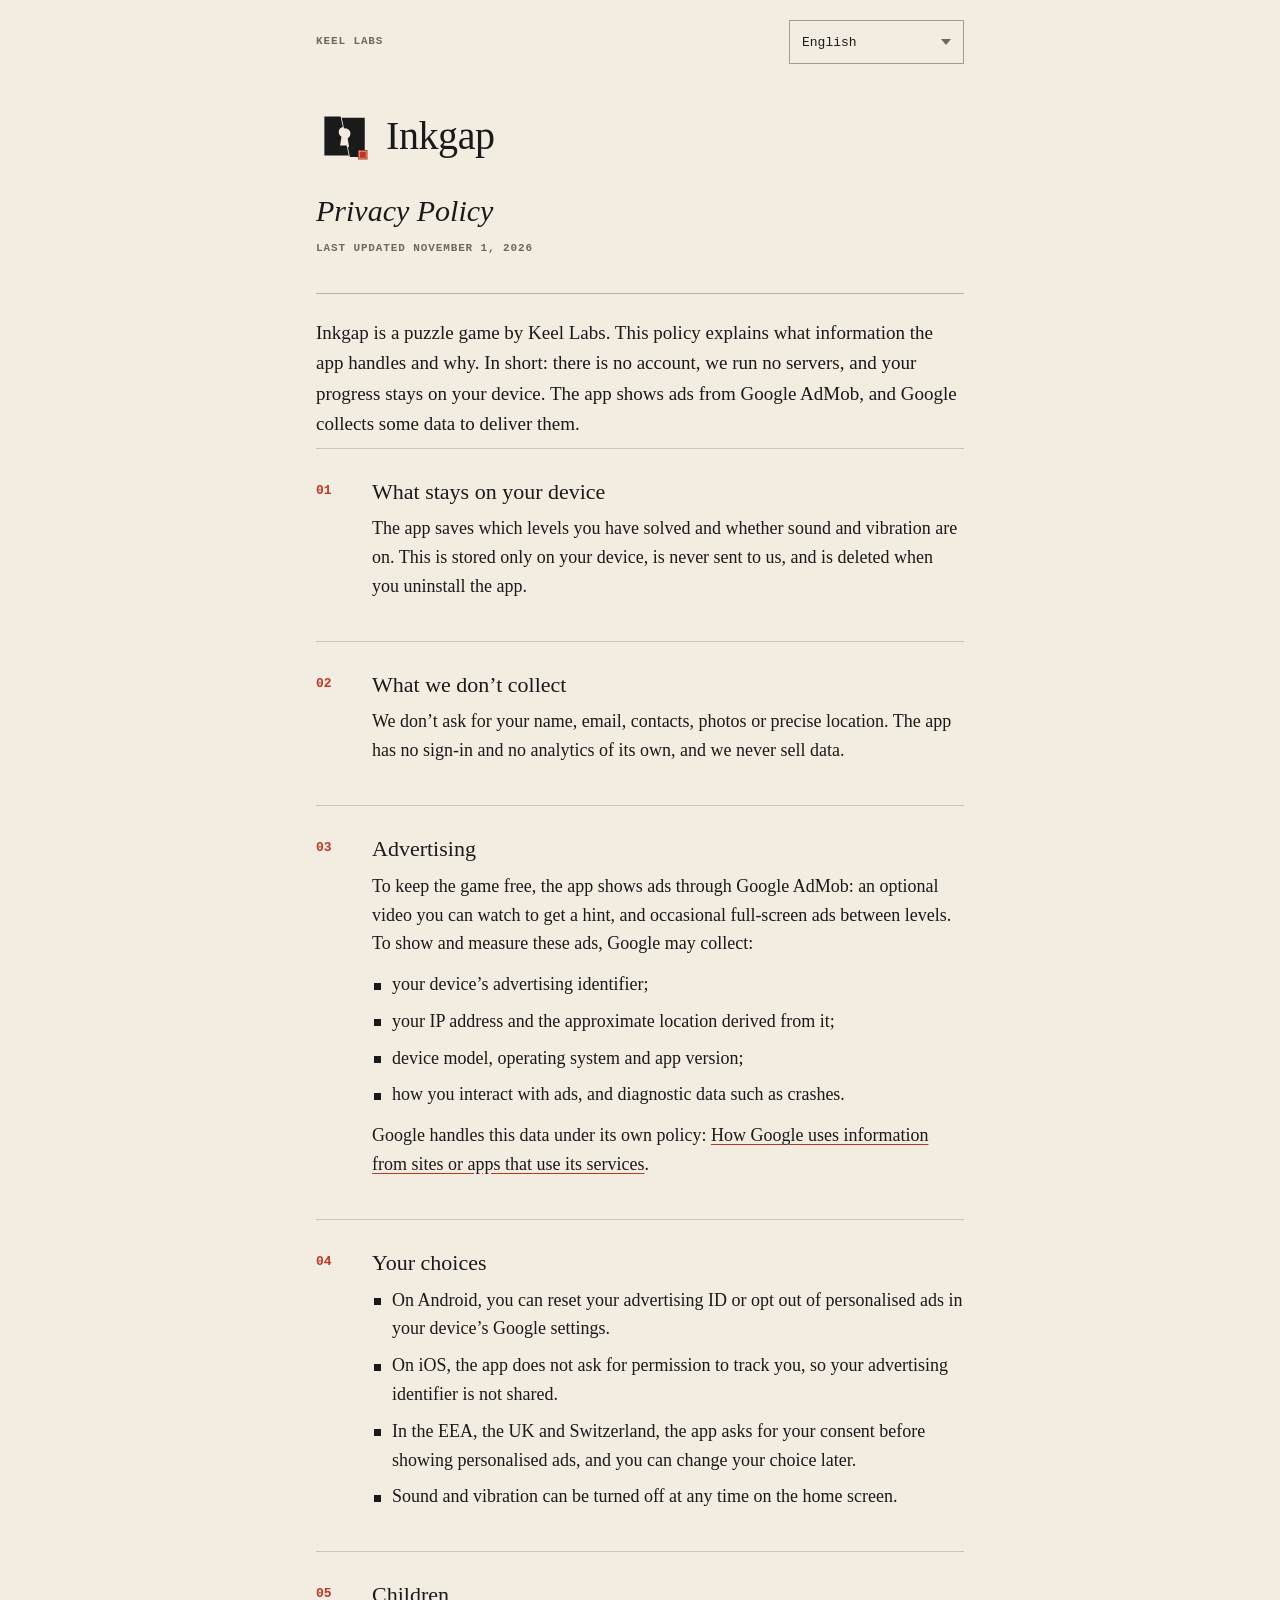
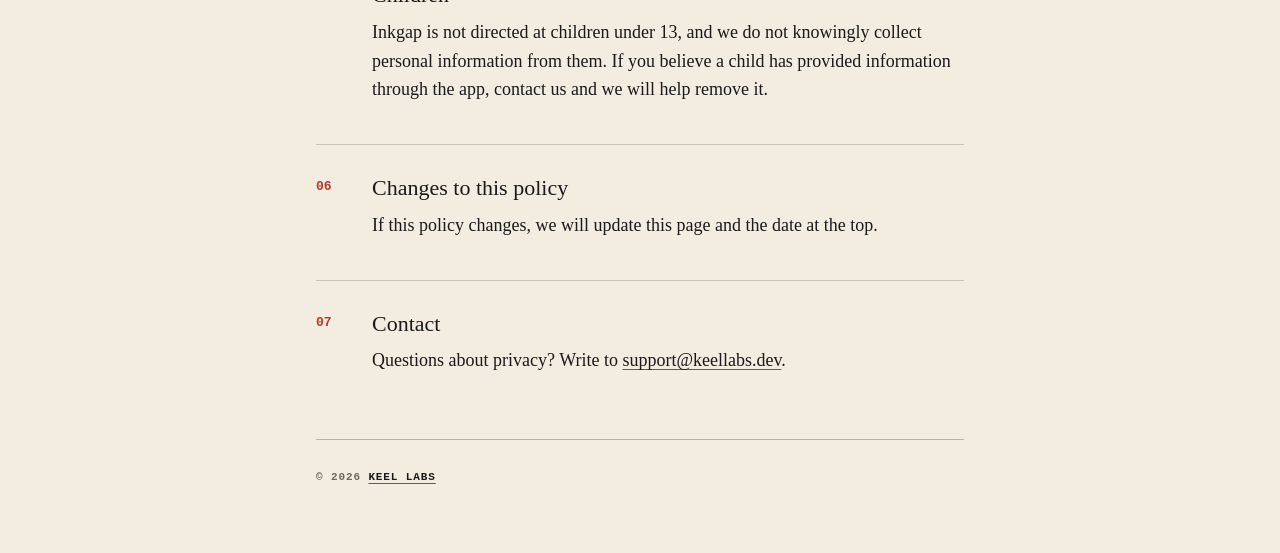
==== docs/inkgap/privacy/index.html @ 602feca4 "Add the Inkgap privacy policy in 13 languages Self-hosted Newsreader and Space Mono subsets, languag" ====
<!doctype html>
<html lang="en">
<head>
<meta charset="utf-8">
<meta name="viewport" content="width=device-width, initial-scale=1">
<meta name="color-scheme" content="light">
<meta name="theme-color" content="#F3ECE1">
<title>Inkgap – Privacy Policy</title>
<meta name="description" content="Privacy policy of the Inkgap puzzle game: what stays on your device, how ads work, and the choices you have. Available in 13 languages.">
<link rel="canonical" href="https://keellabs.dev/inkgap/privacy/">
<meta name="robots" content="index, follow">
<meta property="og:type" content="website">
<meta property="og:site_name" content="Keel Labs">
<meta property="og:title" content="Inkgap – Privacy Policy">
<meta property="og:url" content="https://keellabs.dev/inkgap/privacy/">
<link rel="icon" href="/img/keellabs-small.svg" type="image/svg+xml">
<link rel="icon" href="/img/keellabs-64.png" type="image/png">
<link rel="preload" as="font" type="font/woff2" crossorigin href="/inkgap/fonts/newsreader.woff2">
<style>@font-face{font-family:'Newsreader';font-style:normal;font-weight:400 500;font-display:swap;src:url(/inkgap/fonts/newsreader.woff2) format('woff2');unicode-range:U+0000-024F,U+0259,U+02BB-02BC,U+02C6,U+02DA,U+02DC,U+0300-0309,U+0323,U+0329,U+1E00-1EFF,U+2000-206F,U+20AB,U+20AC,U+2122,U+2190-2193,U+2212,U+2215,U+FEFF,U+FFFD}
@font-face{font-family:'Newsreader';font-style:italic;font-weight:400;font-display:swap;src:url(/inkgap/fonts/newsreader-italic.woff2) format('woff2');unicode-range:U+0000-024F,U+0259,U+02BB-02BC,U+02C6,U+02DA,U+02DC,U+0300-0309,U+0323,U+0329,U+1E00-1EFF,U+2000-206F,U+20AB,U+20AC,U+2122,U+2190-2193,U+2212,U+2215,U+FEFF,U+FFFD}
@font-face{font-family:'Space Mono';font-style:normal;font-weight:400;font-display:swap;src:url(/inkgap/fonts/spacemono-regular.woff2) format('woff2');unicode-range:U+0000-024F,U+0259,U+02BB-02BC,U+02C6,U+02DA,U+02DC,U+0300-0309,U+0323,U+0329,U+1E00-1EFF,U+2000-206F,U+20AB,U+20AC,U+2122,U+2190-2193,U+2212,U+2215,U+FEFF,U+FFFD}
@font-face{font-family:'Space Mono';font-style:normal;font-weight:700;font-display:swap;src:url(/inkgap/fonts/spacemono-bold.woff2) format('woff2');unicode-range:U+0000-024F,U+0259,U+02BB-02BC,U+02C6,U+02DA,U+02DC,U+0300-0309,U+0323,U+0329,U+1E00-1EFF,U+2000-206F,U+20AB,U+20AC,U+2122,U+2190-2193,U+2212,U+2215,U+FEFF,U+FFFD}</style>
<style>
  /* Bảng màu và chữ lấy từ lib/ui/palette.dart. */
  :root {
    --paper: #F3ECE1;
    --paper-subtle: #ECE3D6;
    --paper-elevated: #E5DCCE;
    --ink: #1A1A1A;
    --wash: #6E6860;
    --seal: #B83A26;
    --serif: "Newsreader", "Hiragino Mincho ProN", "Songti SC", "Songti TC", "AppleMyungjo", "Noto Serif CJK JP", Georgia, serif;
    --mono: "Space Mono", ui-monospace, "SFMono-Regular", Menlo, monospace;
  }
  * { box-sizing: border-box; }
  html { -webkit-text-size-adjust: 100%; }
  body {
    margin: 0;
    background: var(--paper);
    color: var(--ink);
    font-family: var(--serif);
    font-size: 18px;
    line-height: 1.6;
    font-optical-sizing: auto;
  }
  .page { max-width: 680px; margin: 0 auto; padding: 20px 16px 64px; }

  /* Đầu trang: nhãn nhà làm game và ô chọn ngôn ngữ. */
  .bar { display: flex; align-items: center; justify-content: space-between; gap: 12px; }
  .label {
    font-family: var(--mono);
    font-size: 11px;
    font-weight: 700;
    letter-spacing: 0.08em;
    text-transform: uppercase;
    color: var(--wash);
  }
  .lang { position: relative; display: flex; align-items: center; gap: 8px; }
  .lang label { position: absolute; width: 1px; height: 1px; overflow: hidden; clip: rect(0 0 0 0); }
  select {
    appearance: none;
    -webkit-appearance: none;
    min-height: 44px;
    padding: 0 36px 0 12px;
    border: 1px solid rgba(110, 104, 96, 0.6);
    border-radius: 0;
    background: var(--paper) url("data:image/svg+xml,%3Csvg xmlns='http://www.w3.org/2000/svg' width='10' height='6'%3E%3Cpath d='M0 0l5 6 5-6z' fill='%236E6860'/%3E%3C/svg%3E") no-repeat right 12px center;
    color: var(--ink);
    font-family: var(--mono);
    font-size: 13px;
    cursor: pointer;
  }
  select:hover { background-color: var(--paper-subtle); }
  select:focus-visible { outline: 2px solid var(--seal); outline-offset: 2px; }

  /* Tiêu đề: logo Ổ khóa, tên game, tên trang. */
  header { margin: 44px 0 36px; }
  .mast { display: flex; align-items: center; gap: 14px; }
  .mast svg { width: 56px; height: 56px; flex: none; }
  .game { font-size: 40px; line-height: 1.1; letter-spacing: -0.01em; margin: 0; font-weight: 400; }
  h1 { font-size: 30px; line-height: 1.25; font-weight: 400; font-style: italic; margin: 28px 0 10px; }
  .updated { margin: 0; }
  .rule { border: 0; border-top: 1px solid rgba(110, 104, 96, 0.45); margin: 0; }
  .intro { font-size: 19px; margin: 24px 0 8px; }

  /* Từng mục: số thứ tự kiểu ô màn, tiêu đề, nội dung. */
  section { display: grid; grid-template-columns: 44px 1fr; gap: 0 12px; padding: 28px 0; border-top: 1px solid rgba(110, 104, 96, 0.3); }
  .num { font-family: var(--mono); font-size: 13px; font-weight: 700; color: var(--seal); padding-top: 4px; }
  h2 { font-size: 22px; line-height: 1.35; font-weight: 500; margin: 0 0 8px; }
  p { margin: 0 0 12px; }
  ul { margin: 0 0 12px; padding: 0; list-style: none; }
  li { position: relative; padding-left: 20px; margin-bottom: 8px; }
  li::before { content: ""; position: absolute; left: 2px; top: 0.7em; width: 7px; height: 7px; background: var(--ink); }
  a { color: var(--ink); text-decoration-color: var(--seal); text-underline-offset: 3px; overflow-wrap: anywhere; }
  a:hover { color: var(--seal); }
  a.home { text-decoration: none; color: var(--wash); }
  strong { font-weight: 500; }

  footer { margin-top: 24px; padding-top: 20px; border-top: 1px solid rgba(110, 104, 96, 0.45); }
  @media (max-width: 420px) {
    body { font-size: 17px; }
    .game { font-size: 34px; }
    h1 { font-size: 26px; }
    section { grid-template-columns: 1fr; }
    .num { padding: 0 0 6px; }
  }
</style>
</head>
<body>
<div class="page">
  <div class="bar">
    <a class="label home" href="https://keellabs.dev/">Keel Labs</a>
    <div class="lang">
      <label for="lang" id="lang-label">Language</label>
      <select id="lang"></select>
    </div>
  </div>

  <header>
    <div class="mast">
      <!-- Logo Ổ khóa: hai mảnh mực, lỗ khóa là khoảng trắng giữa chúng, dấu son ở góc. -->
      <svg viewBox="0 0 200 200" aria-hidden="true">
        <defs>
          <mask id="keyhole" maskUnits="userSpaceOnUse" x="0" y="0" width="200" height="200">
            <rect width="200" height="200" fill="#fff"/>
            <circle cx="100" cy="86" r="19" fill="#000"/>
            <polygon points="92,96 108,96 114,134 86,134" fill="#000"/>
          </mask>
        </defs>
        <g mask="url(#keyhole)"><polygon points="30,30 88,30 117,170 30,170" fill="#1A1A1A"/></g>
        <g transform="translate(4 5)"><g mask="url(#keyhole)"><polygon points="88,30 170,30 170,170 117,170" fill="#1A1A1A"/></g></g>
        <rect x="150" y="150" width="34" height="34" fill="#B83A26"/>
        <rect x="155" y="155" width="24" height="24" fill="none" stroke="#F3ECE1" stroke-width="1.5"/>
      </svg>
      <p class="game">Inkgap</p>
    </div>
    <h1 id="title"></h1>
    <p class="label updated" id="updated"></p>
  </header>

  <hr class="rule">
  <p class="intro" id="intro"></p>
  <main id="body"></main>

  <footer><span class="label">© 2026 <a href="https://keellabs.dev/">Keel Labs</a></span></footer>
</div>

<script>
// Địa chỉ liên hệ hiện trong mục cuối.
const CONTACT = 'support@keellabs.dev';
const UPDATED = new Date(Date.UTC(2026, 10, 1));
const GOOGLE = 'https://policies.google.com/technologies/partner-sites';

// Mỗi ngôn ngữ: tên hiển thị trong ô chọn, chữ giao diện và các mục.
// Mục là [tiêu đề, đoạn...]; đoạn là chuỗi hoặc mảng (danh sách gạch đầu dòng).
const T = {
  en: {
    name: 'English', lang: 'Language', title: 'Privacy Policy', updated: 'Last updated {date}',
    intro: 'Inkgap is a puzzle game by Keel Labs. This policy explains what information the app handles and why. In short: there is no account, we run no servers, and your progress stays on your device. The app shows ads from Google AdMob, and Google collects some data to deliver them.',
    s: [
      ['What stays on your device', 'The app saves which levels you have solved and whether sound and vibration are on. This is stored only on your device, is never sent to us, and is deleted when you uninstall the app.'],
      ['What we don’t collect', 'We don’t ask for your name, email, contacts, photos or precise location. The app has no sign-in and no analytics of its own, and we never sell data.'],
      ['Advertising', 'To keep the game free, the app shows ads through Google AdMob: an optional video you can watch to get a hint, and occasional full-screen ads between levels. To show and measure these ads, Google may collect:',
        ['your device’s advertising identifier;', 'your IP address and the approximate location derived from it;', 'device model, operating system and app version;', 'how you interact with ads, and diagnostic data such as crashes.'],
        'Google handles this data under its own policy: <a href="{google}">How Google uses information from sites or apps that use its services</a>.'],
      ['Your choices', ['On Android, you can reset your advertising ID or opt out of personalised ads in your device’s Google settings.', 'On iOS, the app does not ask for permission to track you, so your advertising identifier is not shared.', 'In the EEA, the UK and Switzerland, the app asks for your consent before showing personalised ads, and you can change your choice later.', 'Sound and vibration can be turned off at any time on the home screen.']],
      ['Children', 'Inkgap is not directed at children under 13, and we do not knowingly collect personal information from them. If you believe a child has provided information through the app, contact us and we will help remove it.'],
      ['Changes to this policy', 'If this policy changes, we will update this page and the date at the top.'],
      ['Contact', 'Questions about privacy? Write to <a href="mailto:{email}">{email}</a>.'],
    ],
  },
  vi: {
    name: 'Tiếng Việt', lang: 'Ngôn ngữ', title: 'Chính sách quyền riêng tư', updated: 'Cập nhật lần cuối {date}',
    intro: 'Inkgap là trò chơi giải đố của Keel Labs. Chính sách này giải thích app xử lý những thông tin nào và vì sao. Nói ngắn gọn: không cần tài khoản, chúng tôi không có máy chủ nào, và tiến độ chơi của bạn chỉ nằm trên máy. App hiển thị quảng cáo của Google AdMob, và Google thu thập một số dữ liệu để phân phối quảng cáo.',
    s: [
      ['Dữ liệu nằm trên máy bạn', 'App lưu những màn bạn đã giải và việc bạn bật hay tắt âm thanh, rung. Các thông tin này chỉ lưu trên máy, không bao giờ gửi cho chúng tôi, và bị xóa khi bạn gỡ app.'],
      ['Những gì chúng tôi không thu thập', 'Chúng tôi không hỏi tên, email, danh bạ, ảnh hay vị trí chính xác của bạn. App không có đăng nhập, không có công cụ phân tích riêng, và chúng tôi không bao giờ bán dữ liệu.'],
      ['Quảng cáo', 'Để trò chơi miễn phí, app hiển thị quảng cáo qua Google AdMob: video tùy chọn mà bạn có thể xem để nhận gợi ý, và thỉnh thoảng một quảng cáo toàn màn hình giữa các màn. Để hiển thị và đo lường quảng cáo, Google có thể thu thập:',
        ['mã định danh quảng cáo của thiết bị;', 'địa chỉ IP và vị trí gần đúng suy ra từ địa chỉ đó;', 'dòng máy, hệ điều hành và phiên bản app;', 'cách bạn tương tác với quảng cáo, cùng dữ liệu chẩn đoán như lỗi văng app.'],
        'Google xử lý dữ liệu này theo chính sách riêng của họ: <a href="{google}">Cách Google sử dụng thông tin từ các trang web hoặc ứng dụng sử dụng dịch vụ của Google</a>.'],
      ['Lựa chọn của bạn', ['Trên Android, bạn có thể đặt lại mã quảng cáo hoặc tắt quảng cáo cá nhân hóa trong phần cài đặt Google của máy.', 'Trên iOS, app không xin quyền theo dõi bạn, nên mã định danh quảng cáo không được chia sẻ.', 'Ở Khu vực Kinh tế châu Âu, Vương quốc Anh và Thụy Sĩ, app hỏi ý bạn trước khi hiển thị quảng cáo cá nhân hóa, và bạn có thể đổi lựa chọn sau.', 'Bạn có thể tắt âm thanh và rung bất cứ lúc nào ở trang chủ.']],
      ['Trẻ em', 'Inkgap không hướng tới trẻ em dưới 13 tuổi, và chúng tôi không cố ý thu thập thông tin cá nhân của các em. Nếu bạn cho rằng một em nhỏ đã cung cấp thông tin qua app, hãy liên hệ để chúng tôi giúp xóa.'],
      ['Thay đổi chính sách', 'Nếu chính sách này thay đổi, chúng tôi sẽ cập nhật trang này và ngày ở đầu trang.'],
      ['Liên hệ', 'Có câu hỏi về quyền riêng tư? Hãy viết cho chúng tôi tại <a href="mailto:{email}">{email}</a>.'],
    ],
  },
  es: {
    name: 'Español', lang: 'Idioma', title: 'Política de privacidad', updated: 'Última actualización: {date}',
    intro: 'Inkgap es un juego de rompecabezas de Keel Labs. Esta política explica qué información trata la app y por qué. En resumen: no hay cuenta, no tenemos servidores y tu progreso se queda en tu dispositivo. La app muestra anuncios de Google AdMob, y Google recopila algunos datos para ofrecerlos.',
    s: [
      ['Lo que se queda en tu dispositivo', 'La app guarda qué niveles has resuelto y si el sonido y la vibración están activados. Esto se almacena solo en tu dispositivo, nunca se nos envía y se borra al desinstalar la app.'],
      ['Lo que no recopilamos', 'No pedimos tu nombre, correo, contactos, fotos ni ubicación precisa. La app no tiene inicio de sesión ni analíticas propias, y nunca vendemos datos.'],
      ['Publicidad', 'Para que el juego sea gratuito, la app muestra anuncios a través de Google AdMob: un vídeo opcional que puedes ver para obtener una pista y, de vez en cuando, anuncios a pantalla completa entre niveles. Para mostrar y medir estos anuncios, Google puede recopilar:',
        ['el identificador de publicidad de tu dispositivo;', 'tu dirección IP y la ubicación aproximada que se deduce de ella;', 'el modelo del dispositivo, el sistema operativo y la versión de la app;', 'cómo interactúas con los anuncios y datos de diagnóstico, como los cierres inesperados.'],
        'Google trata estos datos según su propia política: <a href="{google}">Cómo utiliza Google la información de sitios web o aplicaciones que utilizan sus servicios</a>.'],
      ['Tus opciones', ['En Android, puedes restablecer tu ID de publicidad o desactivar los anuncios personalizados en los ajustes de Google del dispositivo.', 'En iOS, la app no pide permiso para rastrearte, así que tu identificador de publicidad no se comparte.', 'En el EEE, el Reino Unido y Suiza, la app te pide consentimiento antes de mostrar anuncios personalizados, y puedes cambiar tu elección más adelante.', 'Puedes desactivar el sonido y la vibración en cualquier momento desde la pantalla de inicio.']],
      ['Menores', 'Inkgap no está dirigido a menores de 13 años y no recopilamos a sabiendas información personal de ellos. Si crees que un menor ha facilitado información a través de la app, contáctanos y te ayudaremos a eliminarla.'],
      ['Cambios en esta política', 'Si esta política cambia, actualizaremos esta página y la fecha que aparece arriba.'],
      ['Contacto', '¿Tienes preguntas sobre privacidad? Escríbenos a <a href="mailto:{email}">{email}</a>.'],
    ],
  },
  pt: {
    name: 'Português', lang: 'Idioma', title: 'Política de Privacidade', updated: 'Última atualização: {date}',
    intro: 'Inkgap é um jogo de quebra-cabeça da Keel Labs. Esta política explica quais informações o app trata e por quê. Resumindo: não há conta, não temos servidores e seu progresso fica no seu aparelho. O app exibe anúncios do Google AdMob, e o Google coleta alguns dados para entregá-los.',
    s: [
      ['O que fica no seu aparelho', 'O app salva quais fases você já resolveu e se o som e a vibração estão ligados. Isso fica armazenado só no seu aparelho, nunca é enviado para nós e é apagado quando você desinstala o app.'],
      ['O que não coletamos', 'Não pedimos seu nome, e-mail, contatos, fotos nem localização precisa. O app não tem login nem análises próprias, e nunca vendemos dados.'],
      ['Publicidade', 'Para manter o jogo gratuito, o app exibe anúncios pelo Google AdMob: um vídeo opcional que você pode assistir para ganhar uma dica e, de vez em quando, anúncios em tela cheia entre as fases. Para exibir e medir esses anúncios, o Google pode coletar:',
        ['o identificador de publicidade do seu aparelho;', 'seu endereço IP e a localização aproximada obtida a partir dele;', 'modelo do aparelho, sistema operacional e versão do app;', 'como você interage com os anúncios e dados de diagnóstico, como travamentos.'],
        'O Google trata esses dados de acordo com a própria política: <a href="{google}">Como o Google usa informações de sites ou apps que utilizam nossos serviços</a>.'],
      ['Suas escolhas', ['No Android, você pode redefinir seu ID de publicidade ou desativar anúncios personalizados nas configurações do Google do aparelho.', 'No iOS, o app não pede permissão para rastrear você, então seu identificador de publicidade não é compartilhado.', 'No EEE, no Reino Unido e na Suíça, o app pede seu consentimento antes de exibir anúncios personalizados, e você pode mudar sua escolha depois.', 'Você pode desligar o som e a vibração a qualquer momento na tela inicial.']],
      ['Crianças', 'O Inkgap não é direcionado a crianças menores de 13 anos, e não coletamos intencionalmente informações pessoais delas. Se você acredita que uma criança forneceu informações pelo app, fale conosco e ajudaremos a removê-las.'],
      ['Alterações nesta política', 'Se esta política mudar, atualizaremos esta página e a data no topo.'],
      ['Contato', 'Dúvidas sobre privacidade? Escreva para <a href="mailto:{email}">{email}</a>.'],
    ],
  },
  fr: {
    name: 'Français', lang: 'Langue', title: 'Politique de confidentialité', updated: 'Dernière mise à jour : {date}',
    intro: 'Inkgap est un jeu de réflexion conçu par Keel Labs. Cette politique explique quelles informations l’application traite et pourquoi. En bref : pas de compte, aucun serveur de notre côté, et votre progression reste sur votre appareil. L’application affiche des publicités Google AdMob, et Google collecte certaines données pour les diffuser.',
    s: [
      ['Ce qui reste sur votre appareil', 'L’application enregistre les niveaux que vous avez résolus et l’activation du son et des vibrations. Ces données restent uniquement sur votre appareil, ne nous sont jamais envoyées et sont effacées lorsque vous désinstallez l’application.'],
      ['Ce que nous ne collectons pas', 'Nous ne demandons ni votre nom, ni votre e-mail, ni vos contacts, ni vos photos, ni votre position précise. L’application n’a ni connexion ni outil d’analyse propre, et nous ne vendons jamais de données.'],
      ['Publicité', 'Pour que le jeu reste gratuit, l’application affiche des publicités via Google AdMob : une vidéo facultative à regarder pour obtenir un indice, et de temps en temps une publicité plein écran entre deux niveaux. Pour afficher et mesurer ces publicités, Google peut collecter :',
        ['l’identifiant publicitaire de votre appareil ;', 'votre adresse IP et la localisation approximative qui en découle ;', 'le modèle de l’appareil, le système d’exploitation et la version de l’application ;', 'vos interactions avec les publicités et des données de diagnostic, comme les plantages.'],
        'Google traite ces données selon sa propre politique : <a href="{google}">Comment Google utilise les informations des sites ou applications qui utilisent ses services</a>.'],
      ['Vos choix', ['Sur Android, vous pouvez réinitialiser votre identifiant publicitaire ou désactiver les annonces personnalisées dans les paramètres Google de l’appareil.', 'Sur iOS, l’application ne demande pas l’autorisation de vous suivre ; votre identifiant publicitaire n’est donc pas partagé.', 'Dans l’EEE, au Royaume-Uni et en Suisse, l’application demande votre consentement avant d’afficher des annonces personnalisées, et vous pouvez modifier votre choix plus tard.', 'Le son et les vibrations peuvent être coupés à tout moment depuis l’écran d’accueil.']],
      ['Enfants', 'Inkgap ne s’adresse pas aux enfants de moins de 13 ans, et nous ne collectons pas sciemment leurs informations personnelles. Si vous pensez qu’un enfant a fourni des informations via l’application, contactez-nous et nous vous aiderons à les supprimer.'],
      ['Modifications de cette politique', 'Si cette politique change, nous mettrons à jour cette page ainsi que la date indiquée en haut.'],
      ['Contact', 'Une question sur la confidentialité ? Écrivez-nous à <a href="mailto:{email}">{email}</a>.'],
    ],
  },
  de: {
    name: 'Deutsch', lang: 'Sprache', title: 'Datenschutzerklärung', updated: 'Zuletzt aktualisiert: {date}',
    intro: 'Inkgap ist ein Rätselspiel von Keel Labs. Diese Erklärung beschreibt, welche Daten die App verarbeitet und warum. Kurz gesagt: Es gibt kein Konto, wir betreiben keine Server, und dein Spielfortschritt bleibt auf deinem Gerät. Die App zeigt Werbung über Google AdMob, und Google erhebt dafür einige Daten.',
    s: [
      ['Was auf deinem Gerät bleibt', 'Die App speichert, welche Level du gelöst hast und ob Ton und Vibration eingeschaltet sind. Diese Daten liegen nur auf deinem Gerät, werden nie an uns gesendet und beim Deinstallieren der App gelöscht.'],
      ['Was wir nicht erheben', 'Wir fragen nicht nach deinem Namen, deiner E-Mail-Adresse, deinen Kontakten, Fotos oder deinem genauen Standort. Die App hat keine Anmeldung und keine eigene Analyse, und wir verkaufen niemals Daten.'],
      ['Werbung', 'Damit das Spiel kostenlos bleibt, zeigt die App Werbung über Google AdMob: ein freiwilliges Video, das du für einen Tipp ansehen kannst, und gelegentlich eine Vollbildanzeige zwischen den Leveln. Um diese Anzeigen auszuliefern und zu messen, kann Google Folgendes erheben:',
        ['die Werbe-ID deines Geräts;', 'deine IP-Adresse und den daraus abgeleiteten ungefähren Standort;', 'Gerätemodell, Betriebssystem und App-Version;', 'wie du mit Anzeigen interagierst, sowie Diagnosedaten wie Abstürze.'],
        'Google verarbeitet diese Daten nach seinen eigenen Richtlinien: <a href="{google}">Wie Google Daten von Websites oder Apps verwendet, die Google-Dienste nutzen</a>.'],
      ['Deine Wahlmöglichkeiten', ['Unter Android kannst du deine Werbe-ID zurücksetzen oder personalisierte Werbung in den Google-Einstellungen des Geräts deaktivieren.', 'Unter iOS fragt die App nicht nach der Erlaubnis, dich zu tracken; deine Werbe-ID wird daher nicht weitergegeben.', 'Im EWR, im Vereinigten Königreich und in der Schweiz bittet die App um deine Einwilligung, bevor personalisierte Werbung angezeigt wird, und du kannst deine Wahl später ändern.', 'Ton und Vibration lassen sich jederzeit auf dem Startbildschirm ausschalten.']],
      ['Kinder', 'Inkgap richtet sich nicht an Kinder unter 13 Jahren, und wir erheben wissentlich keine personenbezogenen Daten von ihnen. Wenn du glaubst, dass ein Kind über die App Daten angegeben hat, melde dich bei uns – wir helfen, sie zu entfernen.'],
      ['Änderungen dieser Erklärung', 'Wenn sich diese Erklärung ändert, aktualisieren wir diese Seite und das Datum oben.'],
      ['Kontakt', 'Fragen zum Datenschutz? Schreib uns an <a href="mailto:{email}">{email}</a>.'],
    ],
  },
  it: {
    name: 'Italiano', lang: 'Lingua', title: 'Informativa sulla privacy', updated: 'Ultimo aggiornamento: {date}',
    intro: 'Inkgap è un gioco di rompicapi di Keel Labs. Questa informativa spiega quali informazioni tratta l’app e perché. In breve: non serve un account, non abbiamo server e i tuoi progressi restano sul tuo dispositivo. L’app mostra annunci di Google AdMob, e Google raccoglie alcuni dati per pubblicarli.',
    s: [
      ['Cosa resta sul tuo dispositivo', 'L’app salva i livelli che hai risolto e se audio e vibrazione sono attivi. Questi dati restano solo sul tuo dispositivo, non ci vengono mai inviati e vengono cancellati quando disinstalli l’app.'],
      ['Cosa non raccogliamo', 'Non chiediamo nome, e-mail, contatti, foto né posizione precisa. L’app non ha accesso con account né strumenti di analisi propri, e non vendiamo mai dati.'],
      ['Pubblicità', 'Per mantenere il gioco gratuito, l’app mostra annunci tramite Google AdMob: un video facoltativo da guardare per ottenere un suggerimento e, di tanto in tanto, annunci a schermo intero tra un livello e l’altro. Per mostrare e misurare questi annunci, Google può raccogliere:',
        ['l’identificatore pubblicitario del dispositivo;', 'l’indirizzo IP e la posizione approssimativa ricavata da esso;', 'modello del dispositivo, sistema operativo e versione dell’app;', 'come interagisci con gli annunci e dati diagnostici, come gli arresti anomali.'],
        'Google tratta questi dati secondo la propria informativa: <a href="{google}">In che modo Google utilizza le informazioni dei siti o delle app che utilizzano i suoi servizi</a>.'],
      ['Le tue scelte', ['Su Android puoi reimpostare l’ID pubblicità o disattivare gli annunci personalizzati nelle impostazioni Google del dispositivo.', 'Su iOS l’app non chiede il permesso di tracciarti, quindi il tuo identificatore pubblicitario non viene condiviso.', 'Nel SEE, nel Regno Unito e in Svizzera l’app chiede il tuo consenso prima di mostrare annunci personalizzati, e puoi cambiare la tua scelta in seguito.', 'Puoi disattivare audio e vibrazione in qualsiasi momento dalla schermata iniziale.']],
      ['Minori', 'Inkgap non è rivolto ai minori di 13 anni e non raccogliamo consapevolmente loro informazioni personali. Se ritieni che un minore abbia fornito informazioni tramite l’app, contattaci e ti aiuteremo a rimuoverle.'],
      ['Modifiche a questa informativa', 'Se questa informativa cambia, aggiorneremo questa pagina e la data in alto.'],
      ['Contatti', 'Domande sulla privacy? Scrivici a <a href="mailto:{email}">{email}</a>.'],
    ],
  },
  ru: {
    name: 'Русский', lang: 'Язык', title: 'Политика конфиденциальности', updated: 'Последнее обновление: {date}',
    intro: 'Inkgap — игра-головоломка от Keel Labs. Здесь объясняется, какие данные обрабатывает приложение и зачем. Коротко: учётная запись не нужна, своих серверов у нас нет, а ваш прогресс хранится только на устройстве. В приложении показывается реклама Google AdMob, и для её показа Google собирает некоторые данные.',
    s: [
      ['Что остаётся на устройстве', 'Приложение сохраняет, какие уровни вы прошли и включены ли звук и вибрация. Эти данные хранятся только на вашем устройстве, никогда не отправляются нам и удаляются вместе с приложением.'],
      ['Чего мы не собираем', 'Мы не запрашиваем имя, электронную почту, контакты, фотографии или точное местоположение. В приложении нет входа в аккаунт и собственной аналитики, и мы никогда не продаём данные.'],
      ['Реклама', 'Чтобы игра оставалась бесплатной, приложение показывает рекламу через Google AdMob: необязательное видео, которое можно посмотреть ради подсказки, и иногда полноэкранную рекламу между уровнями. Для показа и оценки рекламы Google может собирать:',
        ['рекламный идентификатор устройства;', 'IP-адрес и примерное местоположение, определённое по нему;', 'модель устройства, операционную систему и версию приложения;', 'данные о взаимодействии с рекламой и диагностические данные, например о сбоях.'],
        'Google обрабатывает эти данные в соответствии со своей политикой: <a href="{google}">Как Google использует информацию с сайтов и из приложений, которые пользуются сервисами Google</a>.'],
      ['Ваш выбор', ['На Android можно сбросить рекламный идентификатор или отключить персонализированную рекламу в настройках Google на устройстве.', 'На iOS приложение не запрашивает разрешение на отслеживание, поэтому рекламный идентификатор не передаётся.', 'В ЕЭЗ, Великобритании и Швейцарии приложение спрашивает ваше согласие, прежде чем показывать персонализированную рекламу, и выбор можно изменить позже.', 'Звук и вибрацию можно отключить в любой момент на главном экране.']],
      ['Дети', 'Inkgap не предназначен для детей младше 13 лет, и мы сознательно не собираем их персональные данные. Если вы считаете, что ребёнок передал данные через приложение, свяжитесь с нами, и мы поможем их удалить.'],
      ['Изменения политики', 'Если политика изменится, мы обновим эту страницу и дату вверху.'],
      ['Контакты', 'Вопросы о конфиденциальности? Пишите на <a href="mailto:{email}">{email}</a>.'],
    ],
  },
  ja: {
    name: '日本語', lang: '言語', title: 'プライバシーポリシー', updated: '最終更新日：{date}',
    intro: 'Inkgap は Keel Labs が制作したパズルゲームです。このポリシーでは、アプリが扱う情報とその理由を説明します。要点は次のとおりです。アカウントは不要で、私たちはサーバーを運用しておらず、プレイの進行状況は端末内にのみ保存されます。アプリには Google AdMob の広告が表示され、広告配信のために Google が一部のデータを収集します。',
    s: [
      ['端末に保存される情報', 'アプリは、クリアしたステージと、サウンド・バイブレーションのオン／オフを保存します。これらは端末内にのみ保存され、私たちに送信されることはなく、アプリを削除すると消去されます。'],
      ['収集しない情報', 'お名前、メールアドレス、連絡先、写真、正確な位置情報をお尋ねすることはありません。アプリにはログイン機能も独自の分析機能もなく、データを販売することも一切ありません。'],
      ['広告', 'ゲームを無料で提供するため、アプリは Google AdMob を通じて広告を表示します。ヒントを得るために任意で視聴できる動画広告と、ステージの合間にときどき表示される全画面広告です。広告の表示と効果測定のため、Google は次の情報を収集することがあります。',
        ['端末の広告 ID', 'IP アドレスと、そこから推定されるおおよその位置情報', '端末の機種、OS、アプリのバージョン', '広告の操作状況、およびクラッシュなどの診断データ'],
        'これらのデータは Google 独自のポリシーに従って取り扱われます：<a href="{google}">Google のサービスを使用するサイトやアプリから収集した情報の Google による使用</a>'],
      ['ユーザーの選択', ['Android では、端末の Google 設定から広告 ID のリセットや、パーソナライズ広告のオプトアウトができます。', 'iOS では、アプリがトラッキングの許可を求めないため、広告識別子は共有されません。', 'EEA、英国、スイスでは、パーソナライズ広告を表示する前にアプリが同意を確認します。選択は後から変更できます。', 'サウンドとバイブレーションは、ホーム画面からいつでもオフにできます。']],
      ['お子さまについて', 'Inkgap は 13 歳未満のお子さまを対象としておらず、お子さまの個人情報を意図的に収集することはありません。お子さまがアプリを通じて情報を提供したと思われる場合は、ご連絡ください。削除のお手伝いをいたします。'],
      ['ポリシーの変更', '本ポリシーを変更する場合は、このページと冒頭の日付を更新します。'],
      ['お問い合わせ', 'プライバシーに関するご質問は <a href="mailto:{email}">{email}</a> までお寄せください。'],
    ],
  },
  ko: {
    name: '한국어', lang: '언어', title: '개인정보 처리방침', updated: '최종 업데이트: {date}',
    intro: 'Inkgap은 Keel Labs가 만든 퍼즐 게임입니다. 이 방침은 앱이 어떤 정보를 다루며 그 이유가 무엇인지 설명합니다. 요약하면, 계정이 필요 없고 저희는 서버를 운영하지 않으며 게임 진행 상황은 기기에만 저장됩니다. 앱에는 Google AdMob 광고가 표시되며, Google은 광고 제공을 위해 일부 데이터를 수집합니다.',
    s: [
      ['기기에만 저장되는 정보', '앱은 클리어한 스테이지와 소리·진동 설정을 저장합니다. 이 정보는 기기에만 저장되고 저희에게 전송되지 않으며, 앱을 삭제하면 함께 지워집니다.'],
      ['수집하지 않는 정보', '이름, 이메일, 연락처, 사진, 정확한 위치를 요청하지 않습니다. 앱에는 로그인 기능이나 자체 분석 도구가 없으며, 저희는 어떤 데이터도 판매하지 않습니다.'],
      ['광고', '게임을 무료로 제공하기 위해 앱은 Google AdMob을 통해 광고를 표시합니다. 힌트를 얻기 위해 선택적으로 시청하는 동영상 광고와, 스테이지 사이에 가끔 나오는 전면 광고입니다. 광고를 표시하고 성과를 측정하기 위해 Google은 다음 정보를 수집할 수 있습니다.',
        ['기기의 광고 식별자', 'IP 주소 및 이를 통해 추정한 대략적인 위치', '기기 모델, 운영체제, 앱 버전', '광고와의 상호작용 및 비정상 종료 같은 진단 데이터'],
        'Google은 자체 정책에 따라 이 데이터를 처리합니다: <a href="{google}">Google 서비스를 사용하는 사이트 또는 앱에서 수집한 정보를 Google이 사용하는 방법</a>'],
      ['사용자의 선택', ['Android에서는 기기의 Google 설정에서 광고 ID를 재설정하거나 맞춤 광고를 해제할 수 있습니다.', 'iOS에서는 앱이 추적 권한을 요청하지 않으므로 광고 식별자가 공유되지 않습니다.', 'EEA, 영국, 스위스에서는 맞춤 광고를 표시하기 전에 앱이 동의를 요청하며, 나중에 선택을 변경할 수 있습니다.', '소리와 진동은 홈 화면에서 언제든지 끌 수 있습니다.']],
      ['아동', 'Inkgap은 만 13세 미만 아동을 대상으로 하지 않으며, 아동의 개인정보를 고의로 수집하지 않습니다. 아동이 앱을 통해 정보를 제공했다고 생각되면 연락해 주세요. 삭제를 도와드리겠습니다.'],
      ['방침 변경', '이 방침이 변경되면 이 페이지와 상단의 날짜를 업데이트합니다.'],
      ['문의', '개인정보 관련 문의는 <a href="mailto:{email}">{email}</a>로 보내 주세요.'],
    ],
  },
  zh: {
    name: '简体中文', lang: '语言', title: '隐私政策', updated: '最后更新：{date}',
    intro: 'Inkgap 是 Keel Labs 出品的一款解谜游戏。本政策说明应用会处理哪些信息以及原因。简而言之：无需注册账号，我们不运营任何服务器，你的游戏进度只保存在设备上。应用会展示 Google AdMob 广告，Google 会为此收集部分数据。',
    s: [
      ['保存在设备上的信息', '应用会保存你已通过的关卡，以及声音和振动是否开启。这些信息只保存在你的设备上，绝不会发送给我们，卸载应用后即被删除。'],
      ['我们不收集的信息', '我们不会询问你的姓名、电子邮箱、通讯录、照片或精确位置。应用没有登录功能，也没有自有的统计分析，我们从不出售任何数据。'],
      ['广告', '为了让游戏保持免费，应用通过 Google AdMob 展示广告：一种是你可以自愿观看以获取提示的视频广告，另一种是关卡之间偶尔出现的全屏广告。为了展示和衡量这些广告，Google 可能会收集：',
        ['设备的广告标识符；', 'IP 地址以及据此推断的大致位置；', '设备型号、操作系统和应用版本；', '你与广告的互动情况，以及崩溃等诊断数据。'],
        'Google 会依照其自身政策处理这些数据：<a href="{google}">Google 如何使用来自使用其服务的网站或应用的信息</a>。'],
      ['你的选择', ['在 Android 上，你可以在设备的 Google 设置中重置广告 ID，或停用个性化广告。', '在 iOS 上，应用不会请求跟踪权限，因此不会共享你的广告标识符。', '在欧洲经济区、英国和瑞士，应用会在展示个性化广告前征求你的同意，你之后也可以更改选择。', '你可以随时在主屏幕上关闭声音和振动。']],
      ['儿童', 'Inkgap 并非面向 13 岁以下的儿童，我们不会故意收集儿童的个人信息。如果你认为有儿童通过本应用提供了信息，请联系我们，我们会协助删除。'],
      ['政策变更', '如本政策有所变更，我们会更新本页面及顶部的日期。'],
      ['联系我们', '如有隐私方面的问题，请发送邮件至 <a href="mailto:{email}">{email}</a>。'],
    ],
  },
  'zh-Hant': {
    name: '繁體中文', lang: '語言', title: '隱私權政策', updated: '最後更新：{date}',
    intro: 'Inkgap 是 Keel Labs 推出的一款解謎遊戲。本政策說明應用程式會處理哪些資訊以及原因。簡單來說：不需要帳號，我們不經營任何伺服器，你的遊戲進度只儲存在裝置上。應用程式會顯示 Google AdMob 廣告，Google 會為此收集部分資料。',
    s: [
      ['儲存在裝置上的資訊', '應用程式會儲存你已破解的關卡，以及音效和震動是否開啟。這些資訊只儲存在你的裝置上，絕不會傳送給我們，移除應用程式後即會刪除。'],
      ['我們不收集的資訊', '我們不會詢問你的姓名、電子郵件、聯絡人、相片或精確位置。應用程式沒有登入功能，也沒有自己的數據分析，我們絕不出售任何資料。'],
      ['廣告', '為了讓遊戲維持免費，應用程式透過 Google AdMob 顯示廣告：一種是你可以自行選擇觀看以取得提示的影片廣告，另一種是關卡之間偶爾出現的全螢幕廣告。為了顯示及評估這些廣告，Google 可能會收集：',
        ['裝置的廣告識別碼；', 'IP 位址以及據此推估的大略位置；', '裝置型號、作業系統和應用程式版本；', '你與廣告的互動情形，以及當機等診斷資料。'],
        'Google 會依照其自身政策處理這些資料：<a href="{google}">Google 如何使用採用 Google 服務的網站或應用程式所提供的資訊</a>。'],
      ['你的選擇', ['在 Android 上，你可以在裝置的 Google 設定中重設廣告 ID，或停用個人化廣告。', '在 iOS 上，應用程式不會要求追蹤權限，因此不會分享你的廣告識別碼。', '在歐洲經濟區、英國和瑞士，應用程式會在顯示個人化廣告前徵求你的同意，你之後也可以變更選擇。', '你可以隨時在主畫面關閉音效和震動。']],
      ['兒童', 'Inkgap 並非以 13 歲以下兒童為對象，我們也不會蓄意收集兒童的個人資訊。如果你認為有兒童透過本應用程式提供了資訊，請與我們聯絡，我們會協助刪除。'],
      ['政策變更', '如本政策有所變更，我們會更新本頁面及頂端的日期。'],
      ['聯絡我們', '如有隱私相關問題，請來信 <a href="mailto:{email}">{email}</a>。'],
    ],
  },
  id: {
    name: 'Bahasa Indonesia', lang: 'Bahasa', title: 'Kebijakan Privasi', updated: 'Terakhir diperbarui {date}',
    intro: 'Inkgap adalah game teka-teki buatan Keel Labs. Kebijakan ini menjelaskan informasi apa saja yang ditangani aplikasi dan alasannya. Singkatnya: tidak perlu akun, kami tidak menjalankan server apa pun, dan progres permainanmu tetap tersimpan di perangkat. Aplikasi menampilkan iklan dari Google AdMob, dan Google mengumpulkan sebagian data untuk menayangkannya.',
    s: [
      ['Yang tersimpan di perangkatmu', 'Aplikasi menyimpan level yang sudah kamu selesaikan serta apakah suara dan getaran sedang aktif. Data ini hanya tersimpan di perangkatmu, tidak pernah dikirim ke kami, dan terhapus saat aplikasi dicopot.'],
      ['Yang tidak kami kumpulkan', 'Kami tidak meminta nama, email, kontak, foto, atau lokasi persismu. Aplikasi tidak memiliki fitur masuk akun maupun analitik sendiri, dan kami tidak pernah menjual data.'],
      ['Iklan', 'Agar game tetap gratis, aplikasi menampilkan iklan melalui Google AdMob: video opsional yang bisa kamu tonton untuk mendapat petunjuk, dan sesekali iklan layar penuh di antara level. Untuk menampilkan dan mengukur iklan tersebut, Google dapat mengumpulkan:',
        ['ID iklan perangkatmu;', 'alamat IP dan perkiraan lokasi yang diperoleh darinya;', 'model perangkat, sistem operasi, dan versi aplikasi;', 'interaksimu dengan iklan, serta data diagnostik seperti aplikasi yang tiba-tiba tertutup.'],
        'Google menangani data ini berdasarkan kebijakannya sendiri: <a href="{google}">Cara Google menggunakan informasi dari situs atau aplikasi yang menggunakan layanannya</a>.'],
      ['Pilihanmu', ['Di Android, kamu dapat mereset ID iklan atau menonaktifkan iklan yang dipersonalisasi di setelan Google perangkat.', 'Di iOS, aplikasi tidak meminta izin untuk melacakmu, sehingga ID iklanmu tidak dibagikan.', 'Di EEA, Inggris, dan Swiss, aplikasi meminta persetujuanmu sebelum menampilkan iklan yang dipersonalisasi, dan kamu bisa mengubah pilihan itu nanti.', 'Suara dan getaran dapat dimatikan kapan saja di layar utama.']],
      ['Anak-anak', 'Inkgap tidak ditujukan untuk anak di bawah 13 tahun, dan kami tidak dengan sengaja mengumpulkan informasi pribadi mereka. Jika kamu yakin seorang anak telah memberikan informasi melalui aplikasi, hubungi kami dan kami akan membantu menghapusnya.'],
      ['Perubahan kebijakan', 'Jika kebijakan ini berubah, kami akan memperbarui halaman ini dan tanggal di bagian atas.'],
      ['Kontak', 'Ada pertanyaan soal privasi? Kirim email ke <a href="mailto:{email}">{email}</a>.'],
    ],
  },
};

// ?lang=… → lựa chọn đã lưu → ngôn ngữ trình duyệt/hệ thống → tiếng Anh.
function match(tag) {
  const t = String(tag || '').toLowerCase();
  if (t.startsWith('zh')) return /hant|-tw|-hk|-mo/.test(t) ? 'zh-Hant' : 'zh';
  const base = t.split('-')[0];
  return Object.keys(T).find((k) => k === base) || null;
}

function initial() {
  const q = match(new URLSearchParams(location.search).get('lang'));
  if (q) return q;
  try {
    const saved = localStorage.getItem('inkgap-privacy-lang');
    if (saved && T[saved]) return saved;
  } catch (_) {}
  for (const l of navigator.languages || [navigator.language]) {
    const m = match(l);
    if (m) return m;
  }
  return 'en';
}

const fill = (s) => s.replaceAll('{email}', CONTACT).replaceAll('{google}', GOOGLE);

function render(code) {
  const t = T[code];
  document.documentElement.lang = code;
  document.title = 'Inkgap – ' + t.title;
  document.getElementById('lang-label').textContent = t.lang;
  document.getElementById('lang').setAttribute('aria-label', t.lang);
  document.getElementById('title').textContent = t.title;
  const date = new Intl.DateTimeFormat(code, { year: 'numeric', month: 'long', day: 'numeric', timeZone: 'UTC' }).format(UPDATED);
  document.getElementById('updated').textContent = t.updated.replace('{date}', date);
  document.getElementById('intro').textContent = t.intro;
  document.getElementById('body').innerHTML = t.s.map(([h, ...parts], i) => `
    <section>
      <span class="num" aria-hidden="true">${String(i + 1).padStart(2, '0')}</span>
      <div>
        <h2>${h}</h2>
        ${parts.map((p) => Array.isArray(p) ? `<ul>${p.map((li) => `<li>${fill(li)}</li>`).join('')}</ul>` : `<p>${fill(p)}</p>`).join('')}
      </div>
    </section>`).join('');
}

const select = document.getElementById('lang');
select.innerHTML = Object.entries(T).map(([k, v]) => `<option value="${k}" lang="${k}">${v.name}</option>`).join('');
select.value = initial();
render(select.value);
select.addEventListener('change', () => {
  render(select.value);
  try { localStorage.setItem('inkgap-privacy-lang', select.value); } catch (_) {}
  const url = new URL(location.href);
  url.searchParams.set('lang', select.value);
  history.replaceState(null, '', url);
});
</script>
</body>
</html>
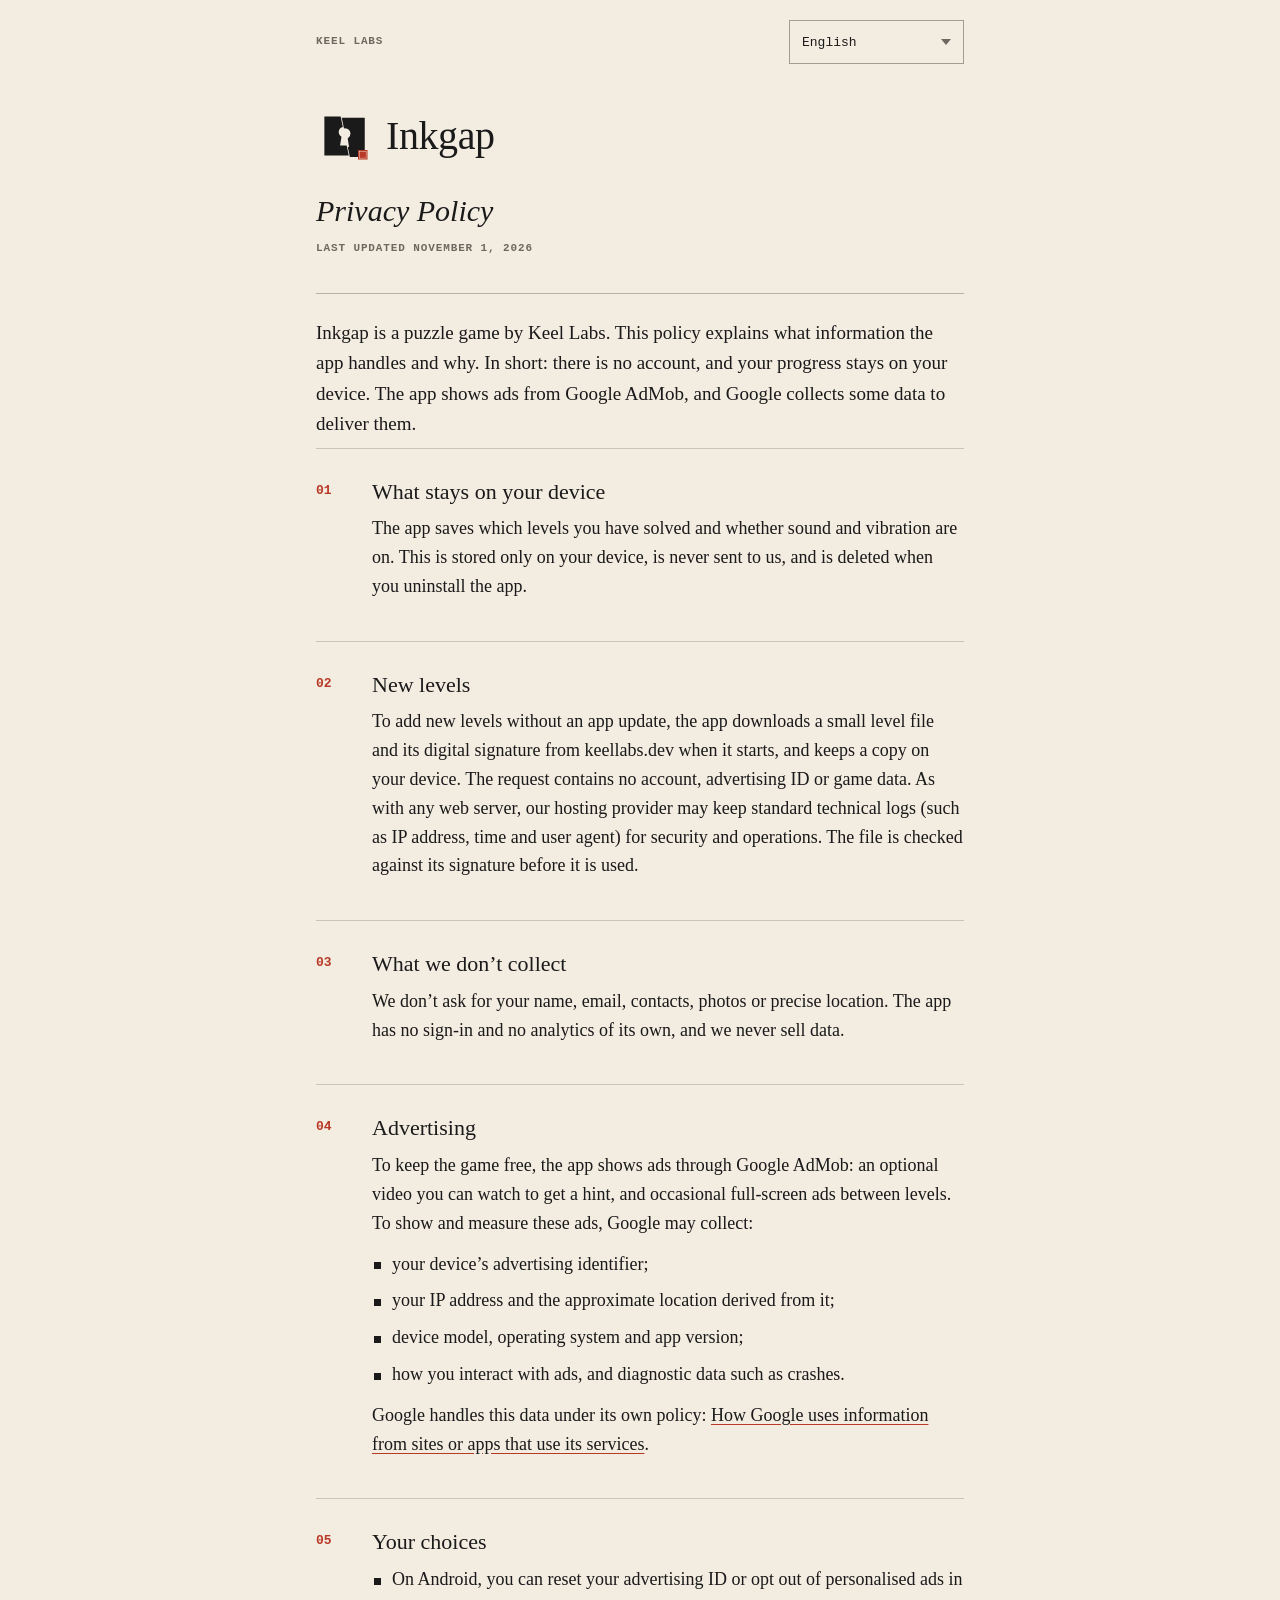
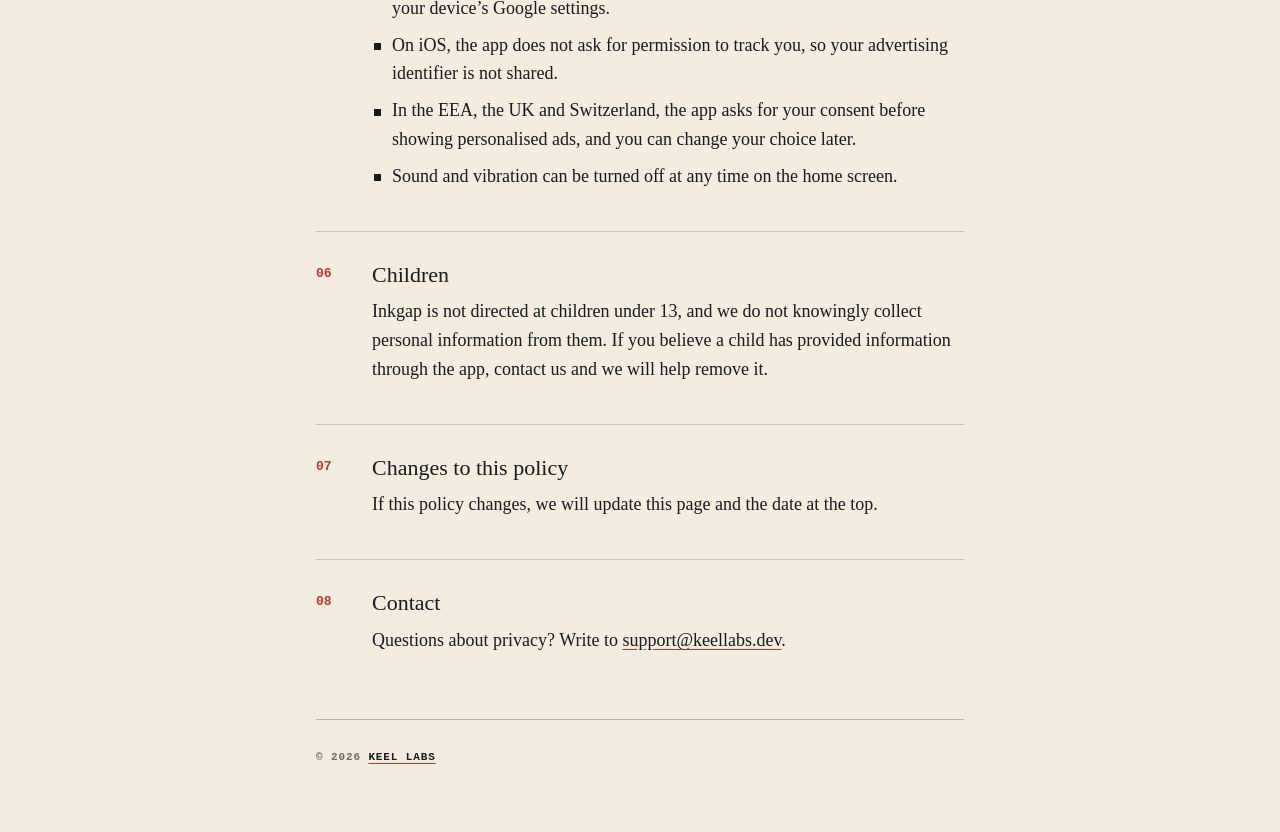
==== commit dca07574: "Inkgap privacy: disclose level downloads, drop the no-servers claim Co-Authored-By: Claude Sonnet 5." ====
--- a/docs/inkgap/privacy/index.html
+++ b/docs/inkgap/privacy/index.html
@@ -156,9 +156,10 @@
 const T = {
   en: {
     name: 'English', lang: 'Language', title: 'Privacy Policy', updated: 'Last updated {date}',
-    intro: 'Inkgap is a puzzle game by Keel Labs. This policy explains what information the app handles and why. In short: there is no account, we run no servers, and your progress stays on your device. The app shows ads from Google AdMob, and Google collects some data to deliver them.',
+    intro: 'Inkgap is a puzzle game by Keel Labs. This policy explains what information the app handles and why. In short: there is no account, and your progress stays on your device. The app shows ads from Google AdMob, and Google collects some data to deliver them.',
     s: [
       ['What stays on your device', 'The app saves which levels you have solved and whether sound and vibration are on. This is stored only on your device, is never sent to us, and is deleted when you uninstall the app.'],
+      ['New levels', 'To add new levels without an app update, the app downloads a small level file and its digital signature from keellabs.dev when it starts, and keeps a copy on your device. The request contains no account, advertising ID or game data. As with any web server, our hosting provider may keep standard technical logs (such as IP address, time and user agent) for security and operations. The file is checked against its signature before it is used.'],
       ['What we don’t collect', 'We don’t ask for your name, email, contacts, photos or precise location. The app has no sign-in and no analytics of its own, and we never sell data.'],
       ['Advertising', 'To keep the game free, the app shows ads through Google AdMob: an optional video you can watch to get a hint, and occasional full-screen ads between levels. To show and measure these ads, Google may collect:',
         ['your device’s advertising identifier;', 'your IP address and the approximate location derived from it;', 'device model, operating system and app version;', 'how you interact with ads, and diagnostic data such as crashes.'],
@@ -171,9 +172,10 @@
   },
   vi: {
     name: 'Tiếng Việt', lang: 'Ngôn ngữ', title: 'Chính sách quyền riêng tư', updated: 'Cập nhật lần cuối {date}',
-    intro: 'Inkgap là trò chơi giải đố của Keel Labs. Chính sách này giải thích app xử lý những thông tin nào và vì sao. Nói ngắn gọn: không cần tài khoản, chúng tôi không có máy chủ nào, và tiến độ chơi của bạn chỉ nằm trên máy. App hiển thị quảng cáo của Google AdMob, và Google thu thập một số dữ liệu để phân phối quảng cáo.',
+    intro: 'Inkgap là trò chơi giải đố của Keel Labs. Chính sách này giải thích app xử lý những thông tin nào và vì sao. Nói ngắn gọn: không cần tài khoản, và tiến độ chơi của bạn chỉ nằm trên máy. App hiển thị quảng cáo của Google AdMob, và Google thu thập một số dữ liệu để phân phối quảng cáo.',
     s: [
       ['Dữ liệu nằm trên máy bạn', 'App lưu những màn bạn đã giải và việc bạn bật hay tắt âm thanh, rung. Các thông tin này chỉ lưu trên máy, không bao giờ gửi cho chúng tôi, và bị xóa khi bạn gỡ app.'],
+      ['Màn chơi mới', 'Để thêm màn chơi mới mà không cần cập nhật app, mỗi lần khởi động app tải một tệp màn chơi nhỏ cùng chữ ký số của tệp từ keellabs.dev và giữ một bản sao trên máy bạn. Yêu cầu này không chứa tài khoản, mã định danh quảng cáo hay dữ liệu chơi. Cũng như mọi máy chủ web, nhà cung cấp dịch vụ lưu trữ có thể giữ nhật ký kỹ thuật thông thường (như địa chỉ IP, thời gian, user agent) để bảo mật và vận hành. Tệp được đối chiếu với chữ ký trước khi sử dụng.'],
       ['Những gì chúng tôi không thu thập', 'Chúng tôi không hỏi tên, email, danh bạ, ảnh hay vị trí chính xác của bạn. App không có đăng nhập, không có công cụ phân tích riêng, và chúng tôi không bao giờ bán dữ liệu.'],
       ['Quảng cáo', 'Để trò chơi miễn phí, app hiển thị quảng cáo qua Google AdMob: video tùy chọn mà bạn có thể xem để nhận gợi ý, và thỉnh thoảng một quảng cáo toàn màn hình giữa các màn. Để hiển thị và đo lường quảng cáo, Google có thể thu thập:',
         ['mã định danh quảng cáo của thiết bị;', 'địa chỉ IP và vị trí gần đúng suy ra từ địa chỉ đó;', 'dòng máy, hệ điều hành và phiên bản app;', 'cách bạn tương tác với quảng cáo, cùng dữ liệu chẩn đoán như lỗi văng app.'],
@@ -186,9 +188,10 @@
   },
   es: {
     name: 'Español', lang: 'Idioma', title: 'Política de privacidad', updated: 'Última actualización: {date}',
-    intro: 'Inkgap es un juego de rompecabezas de Keel Labs. Esta política explica qué información trata la app y por qué. En resumen: no hay cuenta, no tenemos servidores y tu progreso se queda en tu dispositivo. La app muestra anuncios de Google AdMob, y Google recopila algunos datos para ofrecerlos.',
+    intro: 'Inkgap es un juego de rompecabezas de Keel Labs. Esta política explica qué información trata la app y por qué. En resumen: no hay cuenta y tu progreso se queda en tu dispositivo. La app muestra anuncios de Google AdMob, y Google recopila algunos datos para ofrecerlos.',
     s: [
       ['Lo que se queda en tu dispositivo', 'La app guarda qué niveles has resuelto y si el sonido y la vibración están activados. Esto se almacena solo en tu dispositivo, nunca se nos envía y se borra al desinstalar la app.'],
+      ['Niveles nuevos', 'Para añadir niveles nuevos sin actualizar la app, al iniciarse descarga de keellabs.dev un pequeño archivo de niveles y su firma digital, y guarda una copia en tu dispositivo. La solicitud no contiene cuenta, identificador de publicidad ni datos de juego. Como en cualquier servidor web, nuestro proveedor de alojamiento puede conservar registros técnicos habituales (como la dirección IP, la hora y el agente de usuario) por seguridad y operación. El archivo se comprueba con su firma antes de usarse.'],
       ['Lo que no recopilamos', 'No pedimos tu nombre, correo, contactos, fotos ni ubicación precisa. La app no tiene inicio de sesión ni analíticas propias, y nunca vendemos datos.'],
       ['Publicidad', 'Para que el juego sea gratuito, la app muestra anuncios a través de Google AdMob: un vídeo opcional que puedes ver para obtener una pista y, de vez en cuando, anuncios a pantalla completa entre niveles. Para mostrar y medir estos anuncios, Google puede recopilar:',
         ['el identificador de publicidad de tu dispositivo;', 'tu dirección IP y la ubicación aproximada que se deduce de ella;', 'el modelo del dispositivo, el sistema operativo y la versión de la app;', 'cómo interactúas con los anuncios y datos de diagnóstico, como los cierres inesperados.'],
@@ -201,9 +204,10 @@
   },
   pt: {
     name: 'Português', lang: 'Idioma', title: 'Política de Privacidade', updated: 'Última atualização: {date}',
-    intro: 'Inkgap é um jogo de quebra-cabeça da Keel Labs. Esta política explica quais informações o app trata e por quê. Resumindo: não há conta, não temos servidores e seu progresso fica no seu aparelho. O app exibe anúncios do Google AdMob, e o Google coleta alguns dados para entregá-los.',
+    intro: 'Inkgap é um jogo de quebra-cabeça da Keel Labs. Esta política explica quais informações o app trata e por quê. Resumindo: não há conta e seu progresso fica no seu aparelho. O app exibe anúncios do Google AdMob, e o Google coleta alguns dados para entregá-los.',
     s: [
       ['O que fica no seu aparelho', 'O app salva quais fases você já resolveu e se o som e a vibração estão ligados. Isso fica armazenado só no seu aparelho, nunca é enviado para nós e é apagado quando você desinstala o app.'],
+      ['Novos níveis', 'Para adicionar novos níveis sem atualizar o app, ao iniciar ele baixa de keellabs.dev um pequeno arquivo de níveis e sua assinatura digital, e guarda uma cópia no seu aparelho. A solicitação não contém conta, identificador de publicidade nem dados de jogo. Como em qualquer servidor web, nosso provedor de hospedagem pode manter registros técnicos comuns (como endereço IP, horário e user agent) por segurança e operação. O arquivo é verificado com a assinatura antes de ser usado.'],
       ['O que não coletamos', 'Não pedimos seu nome, e-mail, contatos, fotos nem localização precisa. O app não tem login nem análises próprias, e nunca vendemos dados.'],
       ['Publicidade', 'Para manter o jogo gratuito, o app exibe anúncios pelo Google AdMob: um vídeo opcional que você pode assistir para ganhar uma dica e, de vez em quando, anúncios em tela cheia entre as fases. Para exibir e medir esses anúncios, o Google pode coletar:',
         ['o identificador de publicidade do seu aparelho;', 'seu endereço IP e a localização aproximada obtida a partir dele;', 'modelo do aparelho, sistema operacional e versão do app;', 'como você interage com os anúncios e dados de diagnóstico, como travamentos.'],
@@ -216,9 +220,10 @@
   },
   fr: {
     name: 'Français', lang: 'Langue', title: 'Politique de confidentialité', updated: 'Dernière mise à jour : {date}',
-    intro: 'Inkgap est un jeu de réflexion conçu par Keel Labs. Cette politique explique quelles informations l’application traite et pourquoi. En bref : pas de compte, aucun serveur de notre côté, et votre progression reste sur votre appareil. L’application affiche des publicités Google AdMob, et Google collecte certaines données pour les diffuser.',
+    intro: 'Inkgap est un jeu de réflexion conçu par Keel Labs. Cette politique explique quelles informations l’application traite et pourquoi. En bref : pas de compte, et votre progression reste sur votre appareil. L’application affiche des publicités Google AdMob, et Google collecte certaines données pour les diffuser.',
     s: [
       ['Ce qui reste sur votre appareil', 'L’application enregistre les niveaux que vous avez résolus et l’activation du son et des vibrations. Ces données restent uniquement sur votre appareil, ne nous sont jamais envoyées et sont effacées lorsque vous désinstallez l’application.'],
+      ['Nouveaux niveaux', 'Pour ajouter de nouveaux niveaux sans mettre à jour l’application, celle-ci télécharge au démarrage un petit fichier de niveaux et sa signature numérique depuis keellabs.dev, et en garde une copie sur votre appareil. La requête ne contient ni compte, ni identifiant publicitaire, ni données de jeu. Comme tout serveur web, notre hébergeur peut conserver des journaux techniques habituels (adresse IP, heure, user agent) pour la sécurité et l’exploitation. Le fichier est vérifié avec sa signature avant d’être utilisé.'],
       ['Ce que nous ne collectons pas', 'Nous ne demandons ni votre nom, ni votre e-mail, ni vos contacts, ni vos photos, ni votre position précise. L’application n’a ni connexion ni outil d’analyse propre, et nous ne vendons jamais de données.'],
       ['Publicité', 'Pour que le jeu reste gratuit, l’application affiche des publicités via Google AdMob : une vidéo facultative à regarder pour obtenir un indice, et de temps en temps une publicité plein écran entre deux niveaux. Pour afficher et mesurer ces publicités, Google peut collecter :',
         ['l’identifiant publicitaire de votre appareil ;', 'votre adresse IP et la localisation approximative qui en découle ;', 'le modèle de l’appareil, le système d’exploitation et la version de l’application ;', 'vos interactions avec les publicités et des données de diagnostic, comme les plantages.'],
@@ -231,9 +236,10 @@
   },
   de: {
     name: 'Deutsch', lang: 'Sprache', title: 'Datenschutzerklärung', updated: 'Zuletzt aktualisiert: {date}',
-    intro: 'Inkgap ist ein Rätselspiel von Keel Labs. Diese Erklärung beschreibt, welche Daten die App verarbeitet und warum. Kurz gesagt: Es gibt kein Konto, wir betreiben keine Server, und dein Spielfortschritt bleibt auf deinem Gerät. Die App zeigt Werbung über Google AdMob, und Google erhebt dafür einige Daten.',
+    intro: 'Inkgap ist ein Rätselspiel von Keel Labs. Diese Erklärung beschreibt, welche Daten die App verarbeitet und warum. Kurz gesagt: Es gibt kein Konto, und dein Spielfortschritt bleibt auf deinem Gerät. Die App zeigt Werbung über Google AdMob, und Google erhebt dafür einige Daten.',
     s: [
       ['Was auf deinem Gerät bleibt', 'Die App speichert, welche Level du gelöst hast und ob Ton und Vibration eingeschaltet sind. Diese Daten liegen nur auf deinem Gerät, werden nie an uns gesendet und beim Deinstallieren der App gelöscht.'],
+      ['Neue Level', 'Um neue Level ohne App-Update anzubieten, lädt die App beim Start eine kleine Leveldatei samt digitaler Signatur von keellabs.dev herunter und behält eine Kopie auf deinem Gerät. Die Anfrage enthält kein Konto, keine Werbe-ID und keine Spieldaten. Wie bei jedem Webserver kann unser Hosting-Anbieter übliche technische Protokolle (etwa IP-Adresse, Zeit und User-Agent) für Sicherheit und Betrieb speichern. Die Datei wird vor der Verwendung anhand ihrer Signatur geprüft.'],
       ['Was wir nicht erheben', 'Wir fragen nicht nach deinem Namen, deiner E-Mail-Adresse, deinen Kontakten, Fotos oder deinem genauen Standort. Die App hat keine Anmeldung und keine eigene Analyse, und wir verkaufen niemals Daten.'],
       ['Werbung', 'Damit das Spiel kostenlos bleibt, zeigt die App Werbung über Google AdMob: ein freiwilliges Video, das du für einen Tipp ansehen kannst, und gelegentlich eine Vollbildanzeige zwischen den Leveln. Um diese Anzeigen auszuliefern und zu messen, kann Google Folgendes erheben:',
         ['die Werbe-ID deines Geräts;', 'deine IP-Adresse und den daraus abgeleiteten ungefähren Standort;', 'Gerätemodell, Betriebssystem und App-Version;', 'wie du mit Anzeigen interagierst, sowie Diagnosedaten wie Abstürze.'],
@@ -246,9 +252,10 @@
   },
   it: {
     name: 'Italiano', lang: 'Lingua', title: 'Informativa sulla privacy', updated: 'Ultimo aggiornamento: {date}',
-    intro: 'Inkgap è un gioco di rompicapi di Keel Labs. Questa informativa spiega quali informazioni tratta l’app e perché. In breve: non serve un account, non abbiamo server e i tuoi progressi restano sul tuo dispositivo. L’app mostra annunci di Google AdMob, e Google raccoglie alcuni dati per pubblicarli.',
+    intro: 'Inkgap è un gioco di rompicapi di Keel Labs. Questa informativa spiega quali informazioni tratta l’app e perché. In breve: non serve un account e i tuoi progressi restano sul tuo dispositivo. L’app mostra annunci di Google AdMob, e Google raccoglie alcuni dati per pubblicarli.',
     s: [
       ['Cosa resta sul tuo dispositivo', 'L’app salva i livelli che hai risolto e se audio e vibrazione sono attivi. Questi dati restano solo sul tuo dispositivo, non ci vengono mai inviati e vengono cancellati quando disinstalli l’app.'],
+      ['Nuovi livelli', 'Per aggiungere nuovi livelli senza aggiornare l’app, all’avvio l’app scarica da keellabs.dev un piccolo file di livelli con la sua firma digitale e ne conserva una copia sul tuo dispositivo. La richiesta non contiene account, identificativo pubblicitario né dati di gioco. Come per qualsiasi server web, il nostro fornitore di hosting può conservare i normali registri tecnici (come indirizzo IP, ora e user agent) per sicurezza e operatività. Il file viene verificato con la sua firma prima dell’uso.'],
       ['Cosa non raccogliamo', 'Non chiediamo nome, e-mail, contatti, foto né posizione precisa. L’app non ha accesso con account né strumenti di analisi propri, e non vendiamo mai dati.'],
       ['Pubblicità', 'Per mantenere il gioco gratuito, l’app mostra annunci tramite Google AdMob: un video facoltativo da guardare per ottenere un suggerimento e, di tanto in tanto, annunci a schermo intero tra un livello e l’altro. Per mostrare e misurare questi annunci, Google può raccogliere:',
         ['l’identificatore pubblicitario del dispositivo;', 'l’indirizzo IP e la posizione approssimativa ricavata da esso;', 'modello del dispositivo, sistema operativo e versione dell’app;', 'come interagisci con gli annunci e dati diagnostici, come gli arresti anomali.'],
@@ -261,9 +268,10 @@
   },
   ru: {
     name: 'Русский', lang: 'Язык', title: 'Политика конфиденциальности', updated: 'Последнее обновление: {date}',
-    intro: 'Inkgap — игра-головоломка от Keel Labs. Здесь объясняется, какие данные обрабатывает приложение и зачем. Коротко: учётная запись не нужна, своих серверов у нас нет, а ваш прогресс хранится только на устройстве. В приложении показывается реклама Google AdMob, и для её показа Google собирает некоторые данные.',
+    intro: 'Inkgap — игра-головоломка от Keel Labs. Здесь объясняется, какие данные обрабатывает приложение и зачем. Коротко: учётная запись не нужна, а ваш прогресс хранится только на устройстве. В приложении показывается реклама Google AdMob, и для её показа Google собирает некоторые данные.',
     s: [
       ['Что остаётся на устройстве', 'Приложение сохраняет, какие уровни вы прошли и включены ли звук и вибрация. Эти данные хранятся только на вашем устройстве, никогда не отправляются нам и удаляются вместе с приложением.'],
+      ['Новые уровни', 'Чтобы добавлять новые уровни без обновления приложения, при запуске оно скачивает с keellabs.dev небольшой файл уровней и его цифровую подпись и сохраняет копию на вашем устройстве. Запрос не содержит учётной записи, рекламного идентификатора или игровых данных. Как и любой веб-сервер, наш хостинг-провайдер может вести стандартные технические журналы (например, IP-адрес, время и user agent) для безопасности и работы сервиса. Перед использованием файл проверяется по подписи.'],
       ['Чего мы не собираем', 'Мы не запрашиваем имя, электронную почту, контакты, фотографии или точное местоположение. В приложении нет входа в аккаунт и собственной аналитики, и мы никогда не продаём данные.'],
       ['Реклама', 'Чтобы игра оставалась бесплатной, приложение показывает рекламу через Google AdMob: необязательное видео, которое можно посмотреть ради подсказки, и иногда полноэкранную рекламу между уровнями. Для показа и оценки рекламы Google может собирать:',
         ['рекламный идентификатор устройства;', 'IP-адрес и примерное местоположение, определённое по нему;', 'модель устройства, операционную систему и версию приложения;', 'данные о взаимодействии с рекламой и диагностические данные, например о сбоях.'],
@@ -276,9 +284,10 @@
   },
   ja: {
     name: '日本語', lang: '言語', title: 'プライバシーポリシー', updated: '最終更新日：{date}',
-    intro: 'Inkgap は Keel Labs が制作したパズルゲームです。このポリシーでは、アプリが扱う情報とその理由を説明します。要点は次のとおりです。アカウントは不要で、私たちはサーバーを運用しておらず、プレイの進行状況は端末内にのみ保存されます。アプリには Google AdMob の広告が表示され、広告配信のために Google が一部のデータを収集します。',
+    intro: 'Inkgap は Keel Labs が制作したパズルゲームです。このポリシーでは、アプリが扱う情報とその理由を説明します。要点は次のとおりです。アカウントは不要で、プレイの進行状況は端末内にのみ保存されます。アプリには Google AdMob の広告が表示され、広告配信のために Google が一部のデータを収集します。',
     s: [
       ['端末に保存される情報', 'アプリは、クリアしたステージと、サウンド・バイブレーションのオン／オフを保存します。これらは端末内にのみ保存され、私たちに送信されることはなく、アプリを削除すると消去されます。'],
+      ['新しいステージ', 'アプリの更新なしで新しいステージを追加するため、起動時に keellabs.dev から小さなステージファイルとそのデジタル署名をダウンロードし、端末にコピーを保存します。リクエストにアカウント、広告ID、ゲームデータは含まれません。一般的なウェブサーバーと同様に、ホスティング事業者がセキュリティと運用のために標準的な技術ログ（IPアドレス、時刻、ユーザーエージェントなど）を保持することがあります。ファイルは使用前に署名で検証されます。'],
       ['収集しない情報', 'お名前、メールアドレス、連絡先、写真、正確な位置情報をお尋ねすることはありません。アプリにはログイン機能も独自の分析機能もなく、データを販売することも一切ありません。'],
       ['広告', 'ゲームを無料で提供するため、アプリは Google AdMob を通じて広告を表示します。ヒントを得るために任意で視聴できる動画広告と、ステージの合間にときどき表示される全画面広告です。広告の表示と効果測定のため、Google は次の情報を収集することがあります。',
         ['端末の広告 ID', 'IP アドレスと、そこから推定されるおおよその位置情報', '端末の機種、OS、アプリのバージョン', '広告の操作状況、およびクラッシュなどの診断データ'],
@@ -291,9 +300,10 @@
   },
   ko: {
     name: '한국어', lang: '언어', title: '개인정보 처리방침', updated: '최종 업데이트: {date}',
-    intro: 'Inkgap은 Keel Labs가 만든 퍼즐 게임입니다. 이 방침은 앱이 어떤 정보를 다루며 그 이유가 무엇인지 설명합니다. 요약하면, 계정이 필요 없고 저희는 서버를 운영하지 않으며 게임 진행 상황은 기기에만 저장됩니다. 앱에는 Google AdMob 광고가 표시되며, Google은 광고 제공을 위해 일부 데이터를 수집합니다.',
+    intro: 'Inkgap은 Keel Labs가 만든 퍼즐 게임입니다. 이 방침은 앱이 어떤 정보를 다루며 그 이유가 무엇인지 설명합니다. 요약하면, 계정이 필요 없고 게임 진행 상황은 기기에만 저장됩니다. 앱에는 Google AdMob 광고가 표시되며, Google은 광고 제공을 위해 일부 데이터를 수집합니다.',
     s: [
       ['기기에만 저장되는 정보', '앱은 클리어한 스테이지와 소리·진동 설정을 저장합니다. 이 정보는 기기에만 저장되고 저희에게 전송되지 않으며, 앱을 삭제하면 함께 지워집니다.'],
+      ['새 스테이지', '앱 업데이트 없이 새 스테이지를 추가하기 위해, 앱은 시작할 때 keellabs.dev에서 작은 스테이지 파일과 디지털 서명을 내려받고 사본을 기기에 보관합니다. 이 요청에는 계정, 광고 ID, 게임 데이터가 포함되지 않습니다. 일반 웹 서버와 마찬가지로 호스팅 업체가 보안과 운영을 위해 IP 주소, 시간, 사용자 에이전트 같은 표준 기술 로그를 보관할 수 있습니다. 파일은 사용하기 전에 서명으로 검증됩니다.'],
       ['수집하지 않는 정보', '이름, 이메일, 연락처, 사진, 정확한 위치를 요청하지 않습니다. 앱에는 로그인 기능이나 자체 분석 도구가 없으며, 저희는 어떤 데이터도 판매하지 않습니다.'],
       ['광고', '게임을 무료로 제공하기 위해 앱은 Google AdMob을 통해 광고를 표시합니다. 힌트를 얻기 위해 선택적으로 시청하는 동영상 광고와, 스테이지 사이에 가끔 나오는 전면 광고입니다. 광고를 표시하고 성과를 측정하기 위해 Google은 다음 정보를 수집할 수 있습니다.',
         ['기기의 광고 식별자', 'IP 주소 및 이를 통해 추정한 대략적인 위치', '기기 모델, 운영체제, 앱 버전', '광고와의 상호작용 및 비정상 종료 같은 진단 데이터'],
@@ -306,9 +316,10 @@
   },
   zh: {
     name: '简体中文', lang: '语言', title: '隐私政策', updated: '最后更新：{date}',
-    intro: 'Inkgap 是 Keel Labs 出品的一款解谜游戏。本政策说明应用会处理哪些信息以及原因。简而言之：无需注册账号，我们不运营任何服务器，你的游戏进度只保存在设备上。应用会展示 Google AdMob 广告，Google 会为此收集部分数据。',
+    intro: 'Inkgap 是 Keel Labs 出品的一款解谜游戏。本政策说明应用会处理哪些信息以及原因。简而言之：无需注册账号，你的游戏进度只保存在设备上。应用会展示 Google AdMob 广告，Google 会为此收集部分数据。',
     s: [
       ['保存在设备上的信息', '应用会保存你已通过的关卡，以及声音和振动是否开启。这些信息只保存在你的设备上，绝不会发送给我们，卸载应用后即被删除。'],
+      ['新关卡', '为了无需更新应用即可添加新关卡，应用在启动时会从 keellabs.dev 下载一个小的关卡文件及其数字签名，并在你的设备上保留一份副本。该请求不包含账号、广告标识符或游戏数据。与任何网络服务器一样，我们的托管服务商可能出于安全和运营目的保留常规技术日志（如 IP 地址、时间和用户代理）。文件在使用前会先用签名校验。'],
       ['我们不收集的信息', '我们不会询问你的姓名、电子邮箱、通讯录、照片或精确位置。应用没有登录功能，也没有自有的统计分析，我们从不出售任何数据。'],
       ['广告', '为了让游戏保持免费，应用通过 Google AdMob 展示广告：一种是你可以自愿观看以获取提示的视频广告，另一种是关卡之间偶尔出现的全屏广告。为了展示和衡量这些广告，Google 可能会收集：',
         ['设备的广告标识符；', 'IP 地址以及据此推断的大致位置；', '设备型号、操作系统和应用版本；', '你与广告的互动情况，以及崩溃等诊断数据。'],
@@ -321,9 +332,10 @@
   },
   'zh-Hant': {
     name: '繁體中文', lang: '語言', title: '隱私權政策', updated: '最後更新：{date}',
-    intro: 'Inkgap 是 Keel Labs 推出的一款解謎遊戲。本政策說明應用程式會處理哪些資訊以及原因。簡單來說：不需要帳號，我們不經營任何伺服器，你的遊戲進度只儲存在裝置上。應用程式會顯示 Google AdMob 廣告，Google 會為此收集部分資料。',
+    intro: 'Inkgap 是 Keel Labs 推出的一款解謎遊戲。本政策說明應用程式會處理哪些資訊以及原因。簡單來說：不需要帳號，你的遊戲進度只儲存在裝置上。應用程式會顯示 Google AdMob 廣告，Google 會為此收集部分資料。',
     s: [
       ['儲存在裝置上的資訊', '應用程式會儲存你已破解的關卡，以及音效和震動是否開啟。這些資訊只儲存在你的裝置上，絕不會傳送給我們，移除應用程式後即會刪除。'],
+      ['新關卡', '為了無須更新應用程式即可新增關卡，應用程式在啟動時會從 keellabs.dev 下載一個小的關卡檔案及其數位簽章，並在你的裝置上保留一份副本。該請求不包含帳號、廣告識別碼或遊戲資料。與任何網路伺服器一樣，我們的代管服務供應商可能基於安全與營運目的保留一般技術記錄（如 IP 位址、時間與使用者代理）。檔案在使用前會先以簽章驗證。'],
       ['我們不收集的資訊', '我們不會詢問你的姓名、電子郵件、聯絡人、相片或精確位置。應用程式沒有登入功能，也沒有自己的數據分析，我們絕不出售任何資料。'],
       ['廣告', '為了讓遊戲維持免費，應用程式透過 Google AdMob 顯示廣告：一種是你可以自行選擇觀看以取得提示的影片廣告，另一種是關卡之間偶爾出現的全螢幕廣告。為了顯示及評估這些廣告，Google 可能會收集：',
         ['裝置的廣告識別碼；', 'IP 位址以及據此推估的大略位置；', '裝置型號、作業系統和應用程式版本；', '你與廣告的互動情形，以及當機等診斷資料。'],
@@ -336,9 +348,10 @@
   },
   id: {
     name: 'Bahasa Indonesia', lang: 'Bahasa', title: 'Kebijakan Privasi', updated: 'Terakhir diperbarui {date}',
-    intro: 'Inkgap adalah game teka-teki buatan Keel Labs. Kebijakan ini menjelaskan informasi apa saja yang ditangani aplikasi dan alasannya. Singkatnya: tidak perlu akun, kami tidak menjalankan server apa pun, dan progres permainanmu tetap tersimpan di perangkat. Aplikasi menampilkan iklan dari Google AdMob, dan Google mengumpulkan sebagian data untuk menayangkannya.',
+    intro: 'Inkgap adalah game teka-teki buatan Keel Labs. Kebijakan ini menjelaskan informasi apa saja yang ditangani aplikasi dan alasannya. Singkatnya: tidak perlu akun, dan progres permainanmu tetap tersimpan di perangkat. Aplikasi menampilkan iklan dari Google AdMob, dan Google mengumpulkan sebagian data untuk menayangkannya.',
     s: [
       ['Yang tersimpan di perangkatmu', 'Aplikasi menyimpan level yang sudah kamu selesaikan serta apakah suara dan getaran sedang aktif. Data ini hanya tersimpan di perangkatmu, tidak pernah dikirim ke kami, dan terhapus saat aplikasi dicopot.'],
+      ['Level baru', 'Untuk menambah level baru tanpa memperbarui aplikasi, saat dibuka aplikasi mengunduh berkas level kecil beserta tanda tangan digitalnya dari keellabs.dev, lalu menyimpan salinannya di perangkatmu. Permintaan itu tidak berisi akun, ID iklan, atau data permainan. Seperti server web pada umumnya, penyedia hosting kami dapat menyimpan log teknis standar (seperti alamat IP, waktu, dan user agent) untuk keamanan dan operasional. Berkas diperiksa dengan tanda tangannya sebelum dipakai.'],
       ['Yang tidak kami kumpulkan', 'Kami tidak meminta nama, email, kontak, foto, atau lokasi persismu. Aplikasi tidak memiliki fitur masuk akun maupun analitik sendiri, dan kami tidak pernah menjual data.'],
       ['Iklan', 'Agar game tetap gratis, aplikasi menampilkan iklan melalui Google AdMob: video opsional yang bisa kamu tonton untuk mendapat petunjuk, dan sesekali iklan layar penuh di antara level. Untuk menampilkan dan mengukur iklan tersebut, Google dapat mengumpulkan:',
         ['ID iklan perangkatmu;', 'alamat IP dan perkiraan lokasi yang diperoleh darinya;', 'model perangkat, sistem operasi, dan versi aplikasi;', 'interaksimu dengan iklan, serta data diagnostik seperti aplikasi yang tiba-tiba tertutup.'],
